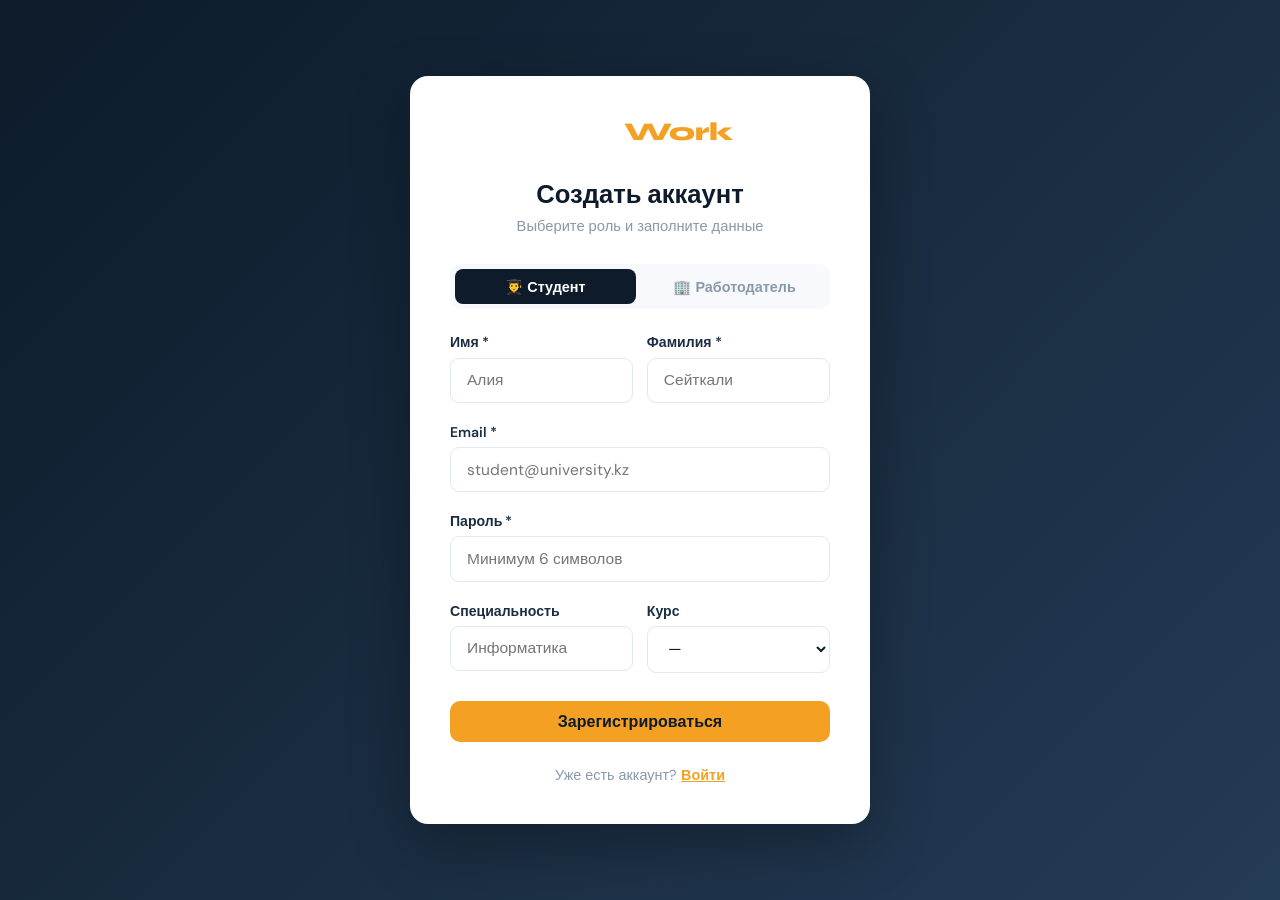
==== frontend/register.html @ ddbd62c8 "Initial commit: UniWork campus job platform" ====
<!DOCTYPE html>
<html lang="ru">
<head>
  <meta charset="UTF-8">
  <meta name="viewport" content="width=device-width, initial-scale=1.0">
  <title>UniWork — Регистрация</title>
  <link rel="stylesheet" href="css/style.css">
</head>
<body>
<div class="uw-auth-page">
  <div class="uw-auth-card">
    <div class="logo-area">
      <a href="index.html" class="uw-logo" style="justify-content:center;font-size:1.6rem">Uni<span>Work</span></a>
    </div>
    <h1>Создать аккаунт</h1>
    <p class="subtitle">Выберите роль и заполните данные</p>

    <!-- Role selector -->
    <div class="role-tabs">
      <button type="button" class="role-tab active" data-role="student">👨‍🎓 Студент</button>
      <button type="button" class="role-tab" data-role="employer">🏢 Работодатель</button>
    </div>

    <form id="register-form">
      <div style="display:grid;grid-template-columns:1fr 1fr;gap:.85rem">
        <div class="form-group">
          <label>Имя *</label>
          <input name="first_name" class="form-control-uw" required placeholder="Алия">
        </div>
        <div class="form-group">
          <label>Фамилия *</label>
          <input name="last_name" class="form-control-uw" required placeholder="Сейткали">
        </div>
      </div>

      <div class="form-group">
        <label>Email *</label>
        <input name="email" type="email" class="form-control-uw" required placeholder="student@university.kz">
      </div>
      <div class="form-group">
        <label>Пароль *</label>
        <input name="password" type="password" class="form-control-uw" required placeholder="Минимум 6 символов">
      </div>

      <!-- Student fields -->
      <div id="student-fields">
        <div style="display:grid;grid-template-columns:1fr 1fr;gap:.85rem">
          <div class="form-group">
            <label>Специальность</label>
            <input name="specialty" class="form-control-uw" placeholder="Информатика">
          </div>
          <div class="form-group">
            <label>Курс</label>
            <select name="year" class="form-control-uw">
              <option value="">—</option>
              <option>1</option><option>2</option><option>3</option><option>4</option>
            </select>
          </div>
        </div>
      </div>

      <!-- Employer fields -->
      <div id="employer-fields" style="display:none">
        <div class="form-group">
          <label>Организация / Отдел *</label>
          <input name="organization" class="form-control-uw" placeholder="Кафедра прикладной математики">
        </div>
      </div>

      <button type="submit" class="btn-primary-uw" style="width:100%;margin-top:.5rem">Зарегистрироваться</button>
    </form>

    <p style="text-align:center;margin-top:1.5rem;font-size:.9rem;color:var(--muted)">
      Уже есть аккаунт? <a href="login.html" style="color:var(--amber);font-weight:600">Войти</a>
    </p>
  </div>
</div>
<div class="uw-toast" id="uw-toast"></div>
<script src="js/api.js"></script>
<script src="js/auth.js"></script>
<script>initRegister();</script>
</body>
</html>
---- frontend/css/style.css ----
@import url('https://fonts.googleapis.com/css2?family=Syne:wght@400;600;700;800&family=DM+Sans:ital,wght@0,300;0,400;0,500;0,600;1,400&display=swap');

/* ─── Variables ─────────────────────────────────────────────────── */
:root {
  --navy:    #0D1B2A;
  --navy2:   #1B2D42;
  --navy3:   #243B55;
  --amber:   #F4A022;
  --amber2:  #FFBB55;
  --white:   #F8F9FC;
  --muted:   #8899AA;
  --card-bg: #ffffff;
  --border:  #E2E8F0;
  --radius:  14px;
  --shadow:  0 4px 24px rgba(13,27,42,.08);
  --shadow2: 0 8px 40px rgba(13,27,42,.14);
  --font-head: 'Syne', sans-serif;
  --font-body: 'DM Sans', sans-serif;
}

*, *::before, *::after { box-sizing: border-box; margin: 0; padding: 0; }
html { scroll-behavior: smooth; }
body { font-family: var(--font-body); background: var(--white); color: var(--navy); min-height: 100vh; }
h1,h2,h3,h4,h5 { font-family: var(--font-head); font-weight: 700; }

/* ─── Navbar ─────────────────────────────────────────────────────── */
.uw-navbar {
  background: var(--navy);
  padding: 0 2rem;
  height: 64px;
  display: flex; align-items: center; justify-content: space-between;
  position: sticky; top: 0; z-index: 100;
  box-shadow: 0 2px 16px rgba(0,0,0,.25);
}
.uw-logo { font-family: var(--font-head); font-size: 1.35rem; font-weight: 800; color: #fff; text-decoration: none; display: flex; align-items: center; gap: .5rem; }
.uw-logo span { color: var(--amber); }
.uw-nav-links { display: flex; align-items: center; gap: 1.5rem; list-style: none; }
.uw-nav-links a { color: rgba(255,255,255,.75); text-decoration: none; font-size: .9rem; font-weight: 500; transition: color .2s; }
.uw-nav-links a:hover { color: var(--amber); }
.uw-nav-links .btn-nav { background: var(--amber); color: var(--navy) !important; padding: .4rem 1.1rem; border-radius: 8px; font-weight: 600; transition: background .2s, transform .15s; }
.uw-nav-links .btn-nav:hover { background: var(--amber2); transform: translateY(-1px); }
.uw-burger { display: none; background: none; border: none; cursor: pointer; padding: .25rem; }
.uw-burger span { display: block; width: 22px; height: 2px; background: #fff; margin: 5px 0; border-radius: 2px; }

/* ─── Hero ───────────────────────────────────────────────────────── */
.uw-hero {
  background: linear-gradient(135deg, var(--navy) 0%, var(--navy3) 100%);
  padding: 4.5rem 1.5rem 3.5rem;
  text-align: center;
  position: relative; overflow: hidden;
}
.uw-hero::before {
  content: ''; position: absolute;
  width: 600px; height: 600px;
  background: radial-gradient(circle, rgba(244,160,34,.12) 0%, transparent 70%);
  top: -150px; right: -100px; border-radius: 50%;
}
.uw-hero h1 { font-size: clamp(2rem, 5vw, 3.2rem); color: #fff; line-height: 1.15; margin-bottom: 1rem; }
.uw-hero h1 em { color: var(--amber); font-style: normal; }
.uw-hero p { color: rgba(255,255,255,.7); font-size: 1.1rem; max-width: 560px; margin: 0 auto 2rem; }

/* ─── Search bar ─────────────────────────────────────────────────── */
.uw-search { display: flex; max-width: 680px; margin: 0 auto; background: #fff; border-radius: 12px; overflow: hidden; box-shadow: 0 8px 32px rgba(0,0,0,.22); }
.uw-search input { flex: 1; border: none; outline: none; padding: .85rem 1.2rem; font-family: var(--font-body); font-size: 1rem; color: var(--navy); }
.uw-search select { border: none; border-left: 1px solid var(--border); outline: none; padding: .85rem 1rem; font-family: var(--font-body); font-size: .9rem; color: var(--navy); background: #fff; cursor: pointer; }
.uw-search button { background: var(--amber); border: none; padding: .85rem 1.5rem; font-family: var(--font-head); font-weight: 700; font-size: .95rem; color: var(--navy); cursor: pointer; transition: background .2s; white-space: nowrap; }
.uw-search button:hover { background: var(--amber2); }

/* ─── Section ────────────────────────────────────────────────────── */
.uw-section { padding: 3rem 1.5rem; max-width: 1200px; margin: 0 auto; }
.uw-section-title { font-size: 1.6rem; margin-bottom: 1.75rem; }
.uw-section-title span { color: var(--amber); }

/* ─── Job cards ──────────────────────────────────────────────────── */
.uw-jobs-grid { display: grid; grid-template-columns: repeat(auto-fill, minmax(320px, 1fr)); gap: 1.25rem; }
.uw-job-card {
  background: var(--card-bg); border: 1px solid var(--border);
  border-radius: var(--radius); padding: 1.5rem;
  text-decoration: none; color: inherit; display: block;
  transition: box-shadow .2s, transform .2s, border-color .2s;
  position: relative;
}
.uw-job-card:hover { box-shadow: var(--shadow2); transform: translateY(-3px); border-color: var(--amber); }
.uw-job-card-header { display: flex; justify-content: space-between; align-items: flex-start; margin-bottom: .75rem; }
.uw-employer-logo { width: 44px; height: 44px; border-radius: 10px; background: var(--navy); display: flex; align-items: center; justify-content: center; font-family: var(--font-head); font-weight: 800; font-size: 1.1rem; color: var(--amber); flex-shrink: 0; }
.uw-badge { font-size: .72rem; font-weight: 600; padding: .25rem .65rem; border-radius: 20px; letter-spacing: .02em; text-transform: uppercase; }
.uw-badge-intern    { background: #EFF6FF; color: #2563EB; }
.uw-badge-part      { background: #F0FDF4; color: #16A34A; }
.uw-badge-assistant { background: #FEF9EC; color: #B45309; }
.uw-job-card h3 { font-size: 1.05rem; margin-bottom: .35rem; color: var(--navy); }
.uw-job-card .org { font-size: .88rem; color: var(--muted); margin-bottom: .9rem; }
.uw-job-meta { display: flex; gap: 1rem; flex-wrap: wrap; }
.uw-job-meta span { font-size: .83rem; color: var(--muted); display: flex; align-items: center; gap: .3rem; }
.uw-job-card .salary { position: absolute; bottom: 1.5rem; right: 1.5rem; font-family: var(--font-head); font-size: 1rem; font-weight: 700; color: var(--amber); }

/* ─── Sidebar layout ─────────────────────────────────────────────── */
.uw-layout { display: flex; gap: 2rem; max-width: 1200px; margin: 0 auto; padding: 2.5rem 1.5rem; }
.uw-sidebar { width: 250px; flex-shrink: 0; }
.uw-main { flex: 1; min-width: 0; }
.uw-filter-box { background: var(--card-bg); border: 1px solid var(--border); border-radius: var(--radius); padding: 1.25rem; margin-bottom: 1rem; }
.uw-filter-box h6 { font-family: var(--font-head); font-size: .85rem; text-transform: uppercase; letter-spacing: .06em; color: var(--muted); margin-bottom: .85rem; }
.uw-filter-item { display: flex; align-items: center; gap: .6rem; margin-bottom: .5rem; cursor: pointer; }
.uw-filter-item input { accent-color: var(--amber); }
.uw-filter-item label { font-size: .9rem; cursor: pointer; }

/* ─── Buttons ────────────────────────────────────────────────────── */
.btn-primary-uw { background: var(--amber); color: var(--navy); border: none; border-radius: 10px; padding: .7rem 1.8rem; font-family: var(--font-head); font-weight: 700; font-size: 1rem; cursor: pointer; transition: background .2s, transform .15s, box-shadow .2s; text-decoration: none; display: inline-block; }
.btn-primary-uw:hover { background: var(--amber2); transform: translateY(-2px); box-shadow: 0 6px 20px rgba(244,160,34,.35); color: var(--navy); }
.btn-outline-uw { background: transparent; color: var(--navy); border: 2px solid var(--border); border-radius: 10px; padding: .65rem 1.6rem; font-family: var(--font-head); font-weight: 600; font-size: .95rem; cursor: pointer; transition: border-color .2s, color .2s; text-decoration: none; display: inline-block; }
.btn-outline-uw:hover { border-color: var(--amber); color: var(--amber); }

/* ─── Job Detail ─────────────────────────────────────────────────── */
.uw-detail-header { background: linear-gradient(135deg, var(--navy) 0%, var(--navy3) 100%); padding: 3rem 1.5rem 2.5rem; color: #fff; }
.uw-detail-header .container-inner { max-width: 900px; margin: 0 auto; }
.uw-detail-meta { display: flex; flex-wrap: wrap; gap: .75rem; margin-top: 1rem; align-items: center; }
.uw-detail-body { max-width: 900px; margin: 2.5rem auto; padding: 0 1.5rem; display: grid; grid-template-columns: 1fr 300px; gap: 2rem; }
.uw-detail-content h4 { font-size: 1.1rem; margin: 1.75rem 0 .75rem; }
.uw-detail-content p, .uw-detail-content li { color: #445; line-height: 1.75; font-size: .97rem; }
.uw-detail-content ul { padding-left: 1.2rem; }
.uw-apply-card { background: var(--card-bg); border: 1px solid var(--border); border-radius: var(--radius); padding: 1.5rem; position: sticky; top: 80px; height: fit-content; }
.uw-apply-card .salary-big { font-family: var(--font-head); font-size: 2rem; font-weight: 800; color: var(--amber); }
.uw-apply-card .info-row { display: flex; justify-content: space-between; font-size: .88rem; padding: .5rem 0; border-bottom: 1px solid var(--border); }
.uw-apply-card .info-row:last-of-type { border: none; }
.uw-apply-card .info-row span:first-child { color: var(--muted); }
.uw-apply-card .info-row span:last-child { font-weight: 500; }

/* ─── Form ───────────────────────────────────────────────────────── */
.uw-form-wrap { max-width: 680px; margin: 2.5rem auto; padding: 0 1.5rem; }
.uw-form-card { background: var(--card-bg); border: 1px solid var(--border); border-radius: var(--radius); padding: 2rem; }
.uw-form-card h2 { margin-bottom: 1.75rem; font-size: 1.5rem; }
.form-group { margin-bottom: 1.25rem; }
.form-group label { display: block; font-size: .88rem; font-weight: 600; color: var(--navy2); margin-bottom: .4rem; }
.form-control-uw { width: 100%; border: 1.5px solid var(--border); border-radius: 9px; padding: .72rem 1rem; font-family: var(--font-body); font-size: .97rem; color: var(--navy); background: #fff; transition: border-color .2s, box-shadow .2s; outline: none; }
.form-control-uw:focus { border-color: var(--amber); box-shadow: 0 0 0 3px rgba(244,160,34,.15); }
textarea.form-control-uw { resize: vertical; min-height: 130px; }
select.form-control-uw { cursor: pointer; }

/* ─── Auth ───────────────────────────────────────────────────────── */
.uw-auth-page { min-height: 100vh; background: linear-gradient(135deg, var(--navy) 0%, var(--navy3) 100%); display: flex; align-items: center; justify-content: center; padding: 2rem 1rem; }
.uw-auth-card { background: #fff; border-radius: 18px; padding: 2.5rem; width: 100%; max-width: 460px; box-shadow: 0 20px 60px rgba(0,0,0,.3); }
.uw-auth-card .logo-area { text-align: center; margin-bottom: 2rem; }
.uw-auth-card h1 { font-size: 1.6rem; text-align: center; margin-bottom: .4rem; }
.uw-auth-card .subtitle { text-align: center; color: var(--muted); font-size: .92rem; margin-bottom: 1.75rem; }
.role-tabs { display: flex; gap: .5rem; margin-bottom: 1.5rem; background: var(--white); border-radius: 10px; padding: .3rem; }
.role-tab { flex: 1; text-align: center; padding: .55rem; border-radius: 8px; border: none; cursor: pointer; font-family: var(--font-body); font-weight: 600; font-size: .9rem; color: var(--muted); background: transparent; transition: .2s; }
.role-tab.active { background: var(--navy); color: #fff; }

/* ─── Dashboard ──────────────────────────────────────────────────── */
.uw-dash { max-width: 1100px; margin: 0 auto; padding: 2.5rem 1.5rem; }
.uw-dash-header { margin-bottom: 2rem; }
.uw-dash-header h1 { font-size: 1.8rem; }
.uw-dash-header p { color: var(--muted); margin-top: .25rem; }
.uw-stats { display: grid; grid-template-columns: repeat(auto-fit, minmax(160px, 1fr)); gap: 1rem; margin-bottom: 2rem; }
.uw-stat-card { background: var(--card-bg); border: 1px solid var(--border); border-radius: var(--radius); padding: 1.25rem 1.5rem; }
.uw-stat-card .num { font-family: var(--font-head); font-size: 2.2rem; font-weight: 800; color: var(--navy); }
.uw-stat-card .lbl { font-size: .83rem; color: var(--muted); margin-top: .15rem; }
.uw-stat-card.amber .num { color: var(--amber); }
.uw-table-wrap { background: var(--card-bg); border: 1px solid var(--border); border-radius: var(--radius); overflow: hidden; }
.uw-table-head { padding: 1rem 1.5rem; border-bottom: 1px solid var(--border); display: flex; justify-content: space-between; align-items: center; }
.uw-table-head h5 { font-size: 1rem; }
table.uw-table { width: 100%; border-collapse: collapse; }
.uw-table th { font-size: .78rem; text-transform: uppercase; letter-spacing: .05em; color: var(--muted); padding: .75rem 1.5rem; text-align: left; border-bottom: 1px solid var(--border); background: #FAFBFC; }
.uw-table td { padding: 1rem 1.5rem; border-bottom: 1px solid var(--border); font-size: .92rem; vertical-align: middle; }
.uw-table tr:last-child td { border-bottom: none; }
.uw-table tr:hover td { background: #FAFBFC; }
.status-pill { display: inline-block; padding: .25rem .8rem; border-radius: 20px; font-size: .78rem; font-weight: 600; }
.status-pending  { background: #FEF9EC; color: #B45309; }
.status-accepted { background: #F0FDF4; color: #16A34A; }
.status-rejected { background: #FFF1F2; color: #BE123C; }

/* ─── Toast & Loader ─────────────────────────────────────────────── */
.uw-toast { position: fixed; bottom: 1.5rem; right: 1.5rem; background: var(--navy); color: #fff; padding: .85rem 1.4rem; border-radius: 10px; font-size: .9rem; font-weight: 500; box-shadow: var(--shadow2); z-index: 999; transform: translateY(80px); opacity: 0; transition: transform .3s, opacity .3s; max-width: 320px; }
.uw-toast.show { transform: translateY(0); opacity: 1; }
.uw-toast.success { border-left: 4px solid #22C55E; }
.uw-toast.error   { border-left: 4px solid #EF4444; }
.uw-loader { text-align: center; padding: 3rem; color: var(--muted); }
.uw-spinner { width: 36px; height: 36px; border: 3px solid var(--border); border-top-color: var(--amber); border-radius: 50%; animation: spin .7s linear infinite; margin: 0 auto 1rem; }
@keyframes spin { to { transform: rotate(360deg); } }
.uw-empty { text-align: center; padding: 4rem 1rem; color: var(--muted); }
.uw-empty .icon { font-size: 3rem; margin-bottom: 1rem; opacity: .4; }

/* ─── Footer ─────────────────────────────────────────────────────── */
.uw-footer { background: var(--navy); color: rgba(255,255,255,.5); text-align: center; padding: 2rem 1.5rem; font-size: .85rem; margin-top: 4rem; }
.uw-footer a { color: var(--amber); text-decoration: none; }

/* ─── Responsive ─────────────────────────────────────────────────── */
@media (max-width: 768px) {
  .uw-nav-links { display: none; flex-direction: column; position: absolute; top: 64px; left: 0; right: 0; background: var(--navy); padding: 1rem 2rem 1.5rem; gap: 1rem; box-shadow: 0 8px 20px rgba(0,0,0,.3); }
  .uw-nav-links.open { display: flex; }
  .uw-burger { display: block; }
  .uw-layout { flex-direction: column; }
  .uw-sidebar { width: 100%; }
  .uw-detail-body { grid-template-columns: 1fr; }
  .uw-apply-card { position: static; }
  .uw-search { flex-direction: column; }
  .uw-search select { border-left: none; border-top: 1px solid var(--border); }
  .uw-jobs-grid { grid-template-columns: 1fr; }
  .uw-stats { grid-template-columns: repeat(2, 1fr); }
  .uw-table th:nth-child(3), .uw-table td:nth-child(3) { display: none; }
}
@media (max-width: 480px) {
  .uw-auth-card { padding: 1.75rem 1.25rem; }
}
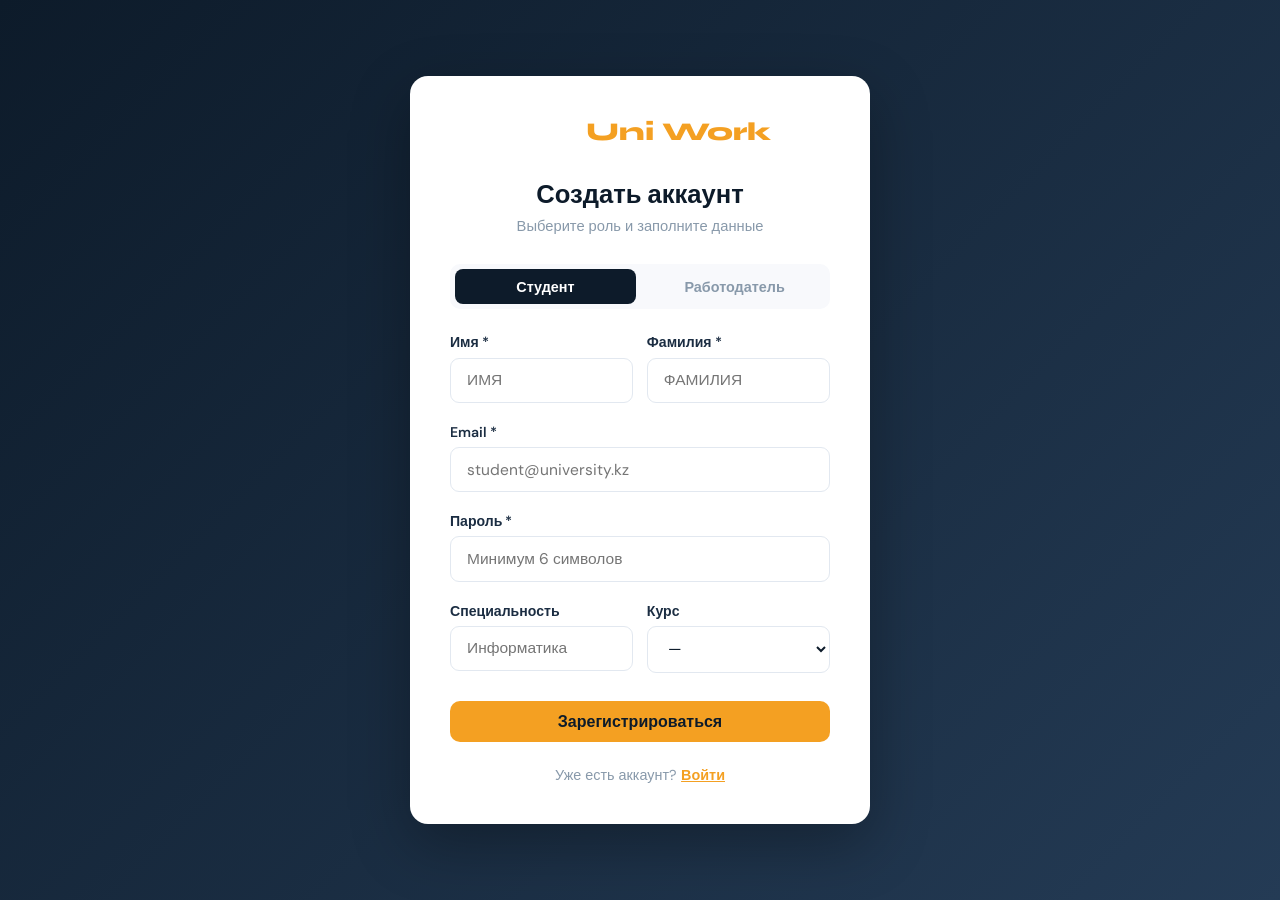
==== commit 6d0f142a: "Fix auth flow and seed demo jobs Made-with: Cursor" ====
--- a/frontend/register.html
+++ b/frontend/register.html
@@ -10,26 +10,26 @@
 <div class="uw-auth-page">
   <div class="uw-auth-card">
     <div class="logo-area">
-      <a href="index.html" class="uw-logo" style="justify-content:center;font-size:1.6rem">Uni<span>Work</span></a>
+      <a href="index.html" class="uw-logo" style="justify-content:center;font-size:1.6rem">Uni<span>Uni Work</span></a>
     </div>
     <h1>Создать аккаунт</h1>
     <p class="subtitle">Выберите роль и заполните данные</p>
 
     <!-- Role selector -->
     <div class="role-tabs">
-      <button type="button" class="role-tab active" data-role="student">👨‍🎓 Студент</button>
-      <button type="button" class="role-tab" data-role="employer">🏢 Работодатель</button>
+      <button type="button" class="role-tab active" data-role="student"> Студент</button>
+      <button type="button" class="role-tab" data-role="employer"> Работодатель</button>
     </div>
 
     <form id="register-form">
       <div style="display:grid;grid-template-columns:1fr 1fr;gap:.85rem">
         <div class="form-group">
           <label>Имя *</label>
-          <input name="first_name" class="form-control-uw" required placeholder="Алия">
+          <input name="first_name" class="form-control-uw" required placeholder="ИМЯ">
         </div>
         <div class="form-group">
           <label>Фамилия *</label>
-          <input name="last_name" class="form-control-uw" required placeholder="Сейткали">
+          <input name="last_name" class="form-control-uw" required placeholder="ФАМИЛИЯ">
         </div>
       </div>
 
